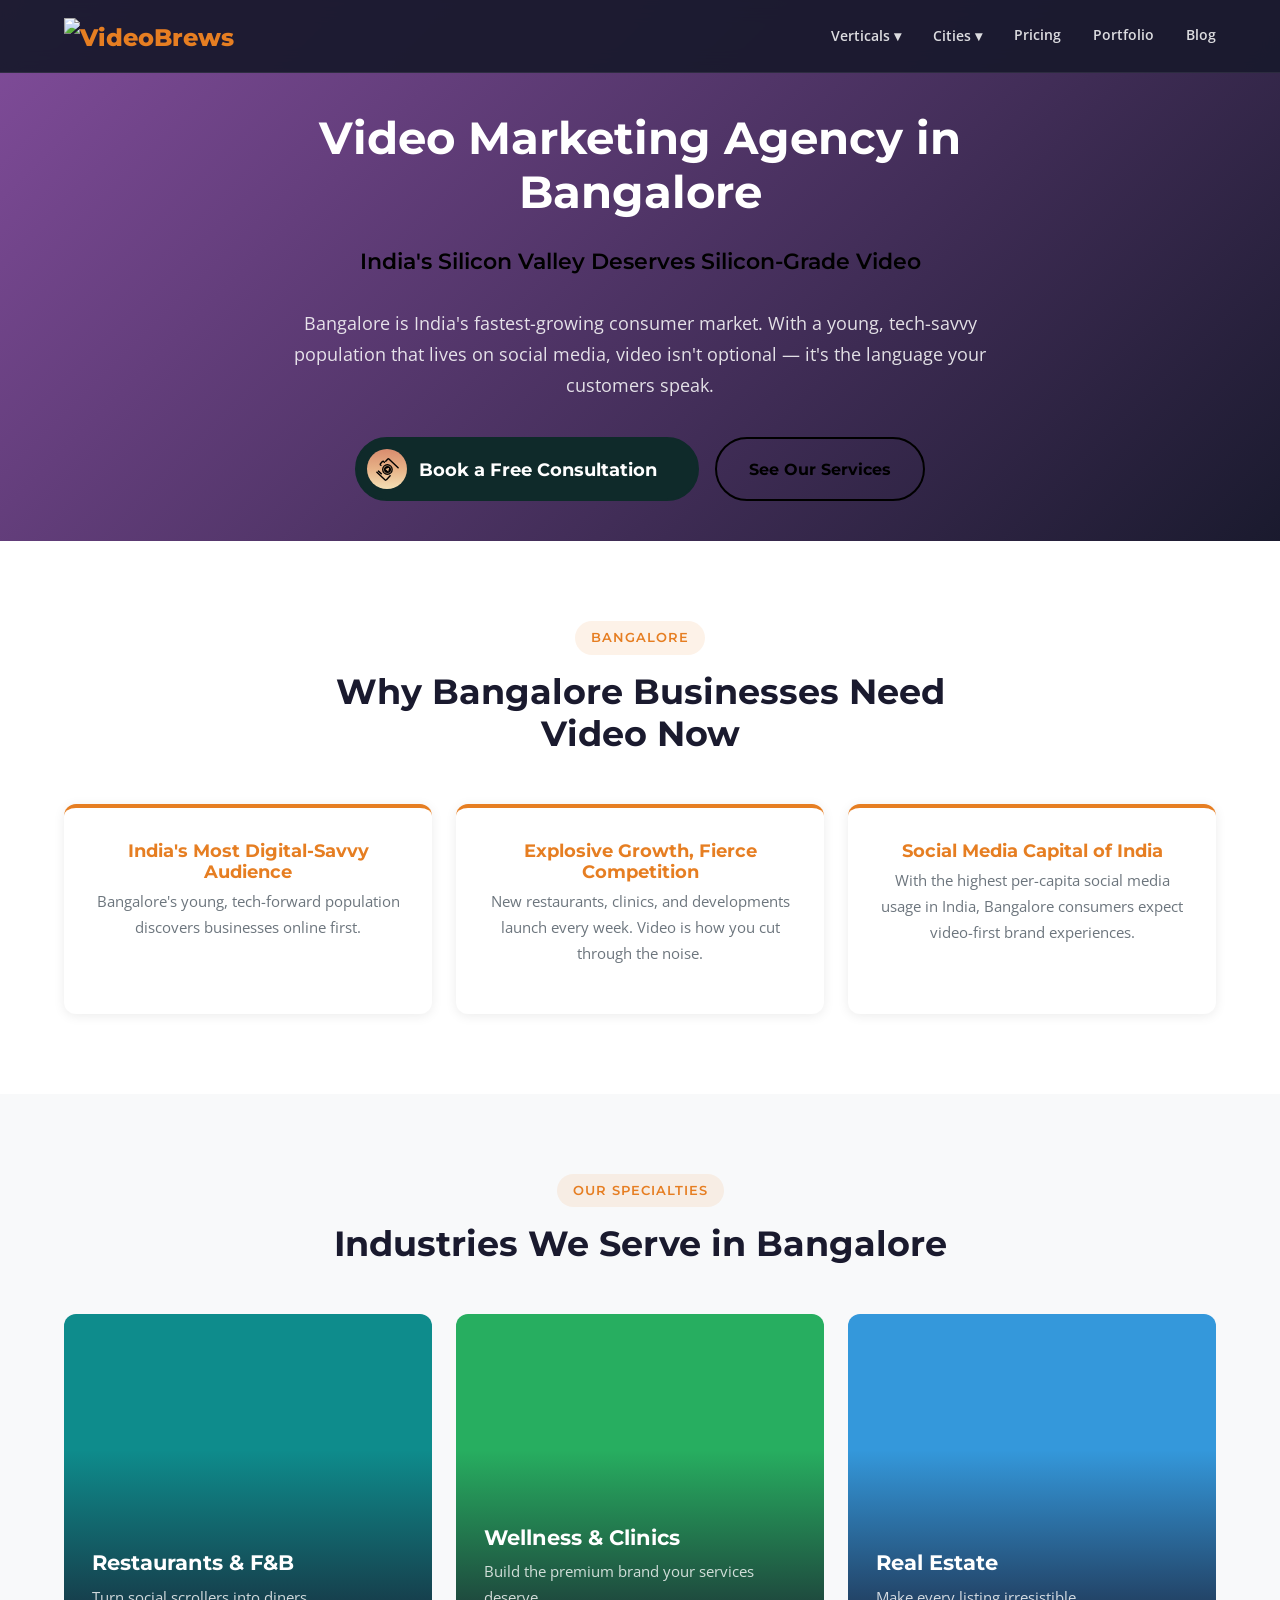
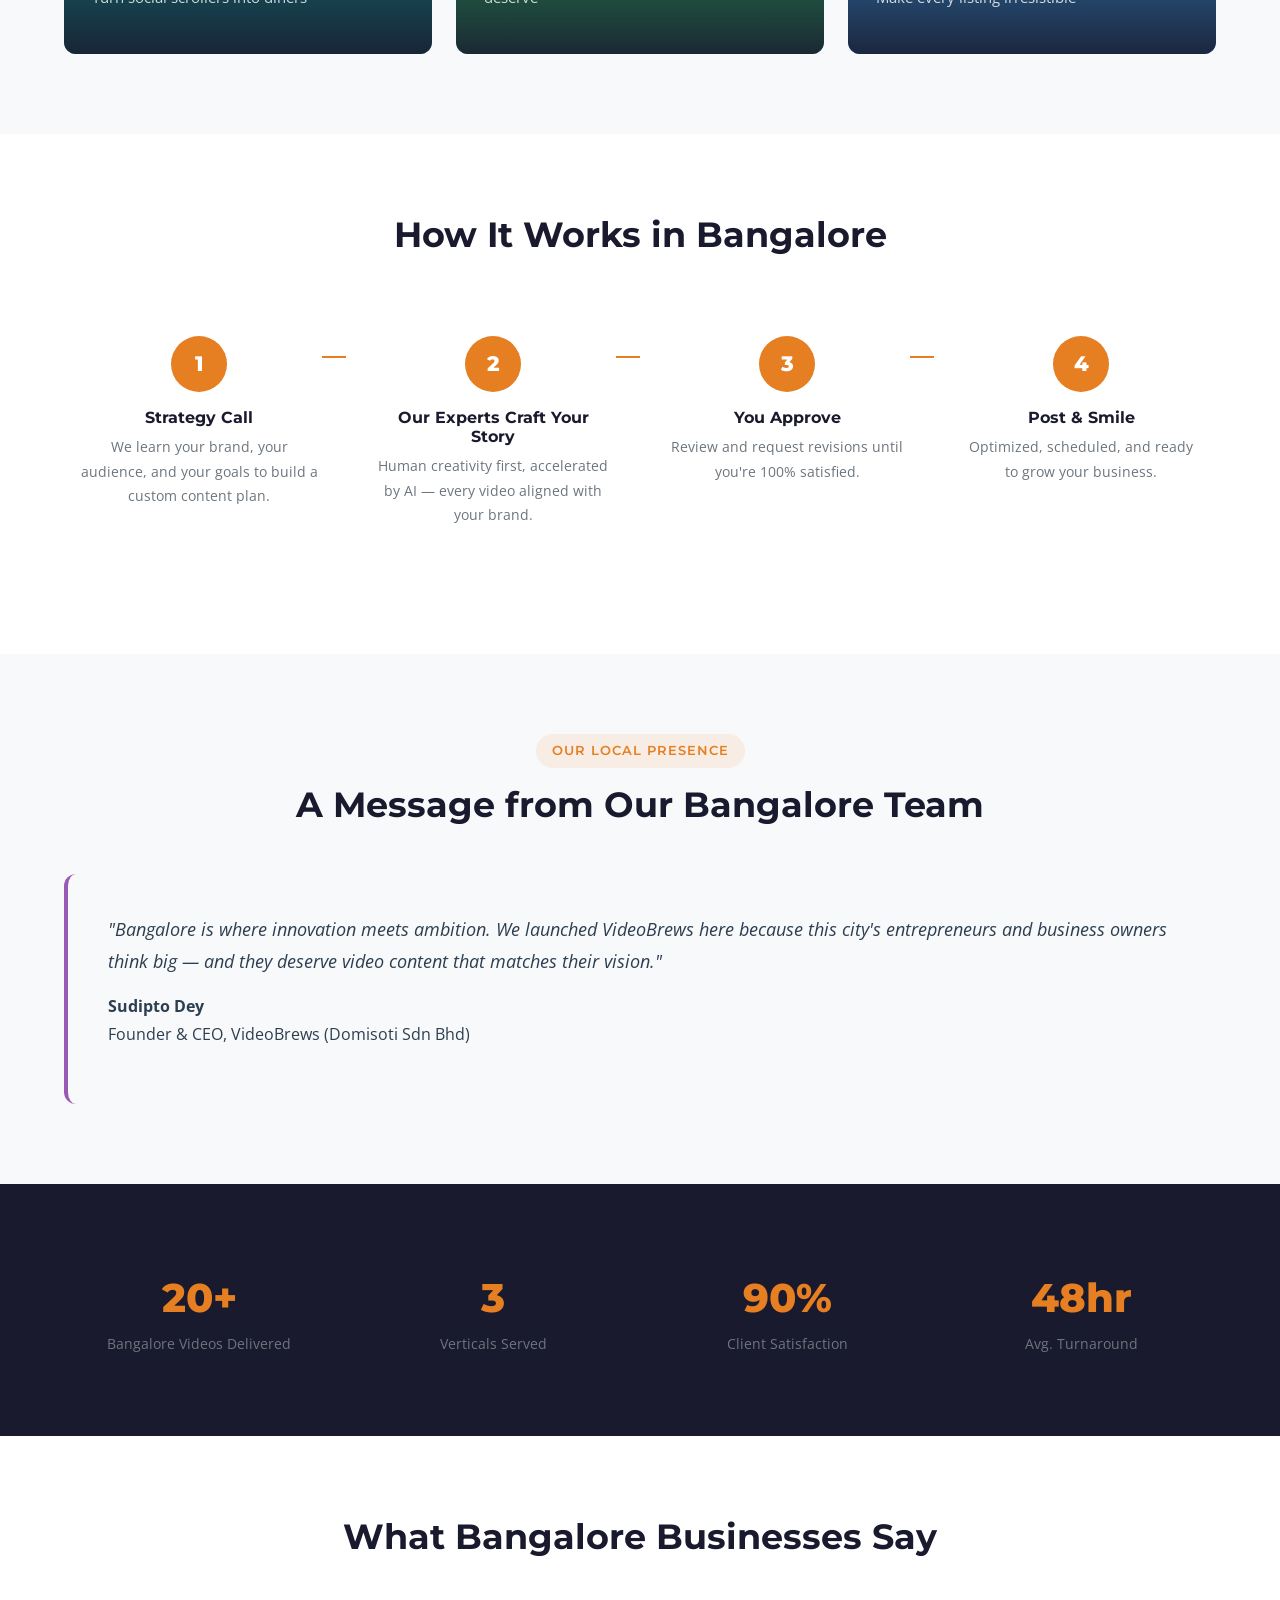
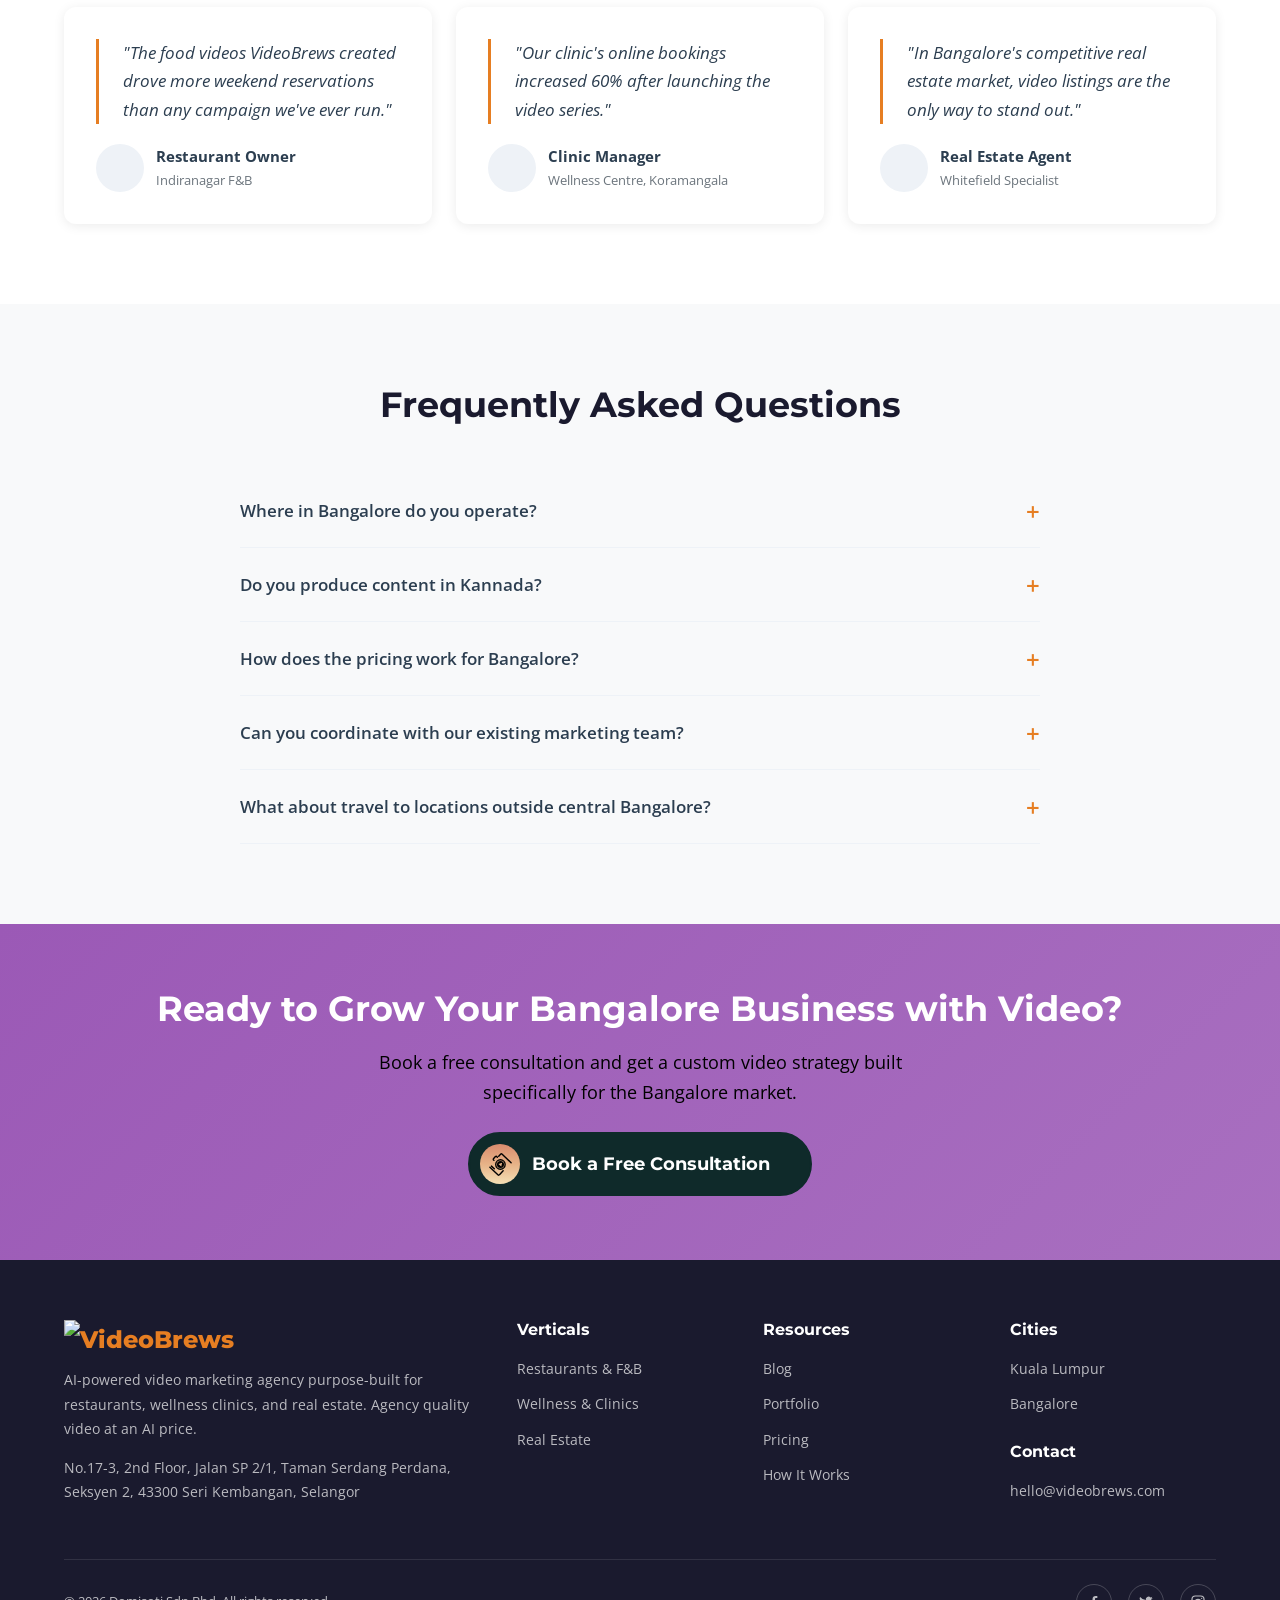
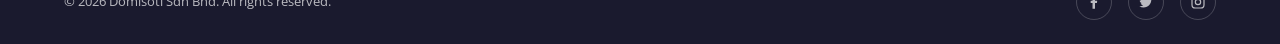
==== bangalore.html @ 91b2042c "Initial commit — VideoBrews static site, Netlify-ready - 9 HTML pages (index, restaurants, wellness," ====
<!DOCTYPE html>
<html lang="en">
<head>
  <meta charset="UTF-8">
  <meta name="viewport" content="width=device-width, initial-scale=1.0">
  <title>Video Marketing Agency in Bangalore — VideoBrews</title>
  <link rel="preconnect" href="https://fonts.googleapis.com">
  <link rel="preconnect" href="https://fonts.gstatic.com" crossorigin>
  <link href="https://fonts.googleapis.com/css2?family=Montserrat:wght@600;700;800&family=Open+Sans:wght@400;600&display=swap" rel="stylesheet">
    <link rel="stylesheet" href="assets/css/theme.css">
  <link rel="stylesheet" href="assets/css/inline-extracted.css">
  <link rel="stylesheet" href="assets/css/bangalore.css">
  <script src="assets/js/site.js" defer></script>
</head>
<body>

<header class="vb-header">
  <div class="vb-header__inner">
    <a href="index.html" class="vb-logo"><img class="vb-logo__img" src="https://static.wixstatic.com/media/76e127_e65baaead90f417abdc2c5485e6514cb~mv2.png" alt="VideoBrews"></a>
    <button class="vb-menu-toggle" aria-label="Menu"><span></span><span></span><span></span></button>
    <nav class="vb-nav">
      <div class="vb-nav__dropdown">
        <a href="#">Verticals &#9662;</a>
        <div class="vb-nav__dropdown-menu">
          <a href="restaurants.html">Restaurants &amp; F&amp;B</a>
          <a href="wellness.html">Wellness &amp; Clinics</a>
          <a href="real-estate.html">Real Estate</a>
        </div>
      </div>
      <div class="vb-nav__dropdown">
        <a href="#">Cities &#9662;</a>
        <div class="vb-nav__dropdown-menu">
          <a href="kuala-lumpur.html">Kuala Lumpur</a>
          <a href="bangalore.html">Bangalore</a>
        </div>
      </div>
      <a href="pricing.html">Pricing</a>
      <a href="portfolio.html">Portfolio</a>
      <a href="https://blog.videobrews.com">Blog</a>
      <!-- <a href="pricing.html#contact" class="vb-btn vb-btn--primary">Book a Free Consultation</a> -->
    </nav>
  </div>
</header>


<div class="vb-accent--city">

<section class="vb-hero vb-hero--compact vb-s-5dbbb69e">
  <video class="vb-hero__video" src="https://video.wixstatic.com/video/76e127_f2cd5147fdec40e3b57ad8d6c5da0934/480p/mp4/file.mp4" autoplay muted loop playsinline></video>
  <div class="vb-hero__overlay vb-s-bcecf3d0"></div>
  <div class="vb-hero__content">
    <h1>Video Marketing Agency in Bangalore</h1>
    <p class="vb-tagline">India's Silicon Valley Deserves Silicon-Grade Video</p>
    <p>Bangalore is India's fastest-growing consumer market. With a young, tech-savvy population that lives on social media, video isn't optional — it's the language your customers speak.</p>
    <div class="vb-hero__ctas">
      <a href="pricing.html#contact" class="vb-btn vb-btn--primary vb-btn--large">Book a Free Consultation</a>
      <a href="#verticals" class="vb-btn vb-btn--ghost">See Our Services</a>
    </div>
  </div>
</section>

<section class="vb-section"><div class="vb-container">
  <div class="vb-section__header"><span class="vb-label">Bangalore</span><h2>Why Bangalore Businesses Need Video Now</h2></div>
  <div class="vb-grid vb-grid--3">
    <div class="vb-pain-card"><h3>India's Most Digital-Savvy Audience</h3><p>Bangalore's young, tech-forward population discovers businesses online first.</p></div>
    <div class="vb-pain-card"><h3>Explosive Growth, Fierce Competition</h3><p>New restaurants, clinics, and developments launch every week. Video is how you cut through the noise.</p></div>
    <div class="vb-pain-card"><h3>Social Media Capital of India</h3><p>With the highest per-capita social media usage in India, Bangalore consumers expect video-first brand experiences.</p></div></div>
</div></section>

<section class="vb-section vb-section--alt" id="verticals"><div class="vb-container">
  <div class="vb-section__header"><span class="vb-label">Our Specialties</span><h2>Industries We Serve in Bangalore</h2></div>
  <div class="vb-grid vb-grid--3">
    <a href="restaurants.html" class="vb-vertical-card">
      <div class="vb-vertical-card__bg vb-s-ba1fad70"></div>
      <div class="vb-vertical-card__overlay"></div>
      <div class="vb-vertical-card__content"><h3>Restaurants & F&B</h3><p>Turn social scrollers into diners</p></div>
    </a>
    <a href="wellness.html" class="vb-vertical-card">
      <div class="vb-vertical-card__bg vb-s-5d8a190f"></div>
      <div class="vb-vertical-card__overlay"></div>
      <div class="vb-vertical-card__content"><h3>Wellness & Clinics</h3><p>Build the premium brand your services deserve</p></div>
    </a>
    <a href="real-estate.html" class="vb-vertical-card">
      <div class="vb-vertical-card__bg vb-s-1affe945"></div>
      <div class="vb-vertical-card__overlay"></div>
      <div class="vb-vertical-card__content"><h3>Real Estate</h3><p>Make every listing irresistible</p></div>
    </a></div>
</div></section>

<section class="vb-section" id="process"><div class="vb-container">
  <div class="vb-section__header"><h2>How It Works in Bangalore</h2></div>
  <div class="vb-process">
    <div class="vb-process__step"><h4>Strategy Call</h4><p>We learn your brand, your audience, and your goals to build a custom content plan.</p></div>
    <div class="vb-process__step"><h4>Our Experts Craft Your Story</h4><p>Human creativity first, accelerated by AI — every video aligned with your brand.</p></div>
    <div class="vb-process__step"><h4>You Approve</h4><p>Review and request revisions until you're 100% satisfied.</p></div>
    <div class="vb-process__step"><h4>Post &amp; Smile</h4><p>Optimized, scheduled, and ready to grow your business.</p></div>
  </div>
</div></section>

<section class="vb-section vb-section--alt"><div class="vb-container">
  <div class="vb-section__header"><span class="vb-label">Our Local Presence</span><h2>A Message from Our Bangalore Team</h2></div>
  <div class="vb-local-team vb-s-7cc84104">
    <div>
      <p class="vb-s-e72cc6e8">"Bangalore is where innovation meets ambition. We launched VideoBrews here because this city's entrepreneurs and business owners think big — and they deserve video content that matches their vision."</p>
      <p><strong>Sudipto Dey</strong><br>Founder & CEO, VideoBrews (Domisoti Sdn Bhd)</p>
    </div>
  </div>
</div></section>

<section class="vb-section vb-section--dark"><div class="vb-container">
  <div class="vb-stats">
    <div><div class="vb-stat__number" data-target="20" data-suffix="+">20+</div><div class="vb-stat__label">Bangalore Videos Delivered</div></div>
    <div><div class="vb-stat__number" data-target="3" >3</div><div class="vb-stat__label">Verticals Served</div></div>
    <div><div class="vb-stat__number" data-target="100" data-suffix="%">100%</div><div class="vb-stat__label">Client Satisfaction</div></div>
    <div><div class="vb-stat__number" data-target="48" data-suffix="hr">48hr</div><div class="vb-stat__label">Avg. Turnaround</div></div></div>
</div></section>

<section class="vb-section"><div class="vb-container">
  <div class="vb-section__header"><h2>What Bangalore Businesses Say</h2></div>
  <div class="vb-grid vb-grid--3">
    <div class="vb-testimonial">
      <div class="vb-testimonial__quote">"The food videos VideoBrews created drove more weekend reservations than any campaign we've ever run."</div>
      <div class="vb-testimonial__author"><div class="vb-testimonial__avatar"></div><div><div class="vb-testimonial__name">Restaurant Owner</div><div class="vb-testimonial__biz">Indiranagar F&B</div></div></div>
    </div>
    <div class="vb-testimonial">
      <div class="vb-testimonial__quote">"Our clinic's online bookings increased 60% after launching the video series."</div>
      <div class="vb-testimonial__author"><div class="vb-testimonial__avatar"></div><div><div class="vb-testimonial__name">Clinic Manager</div><div class="vb-testimonial__biz">Wellness Centre, Koramangala</div></div></div>
    </div>
    <div class="vb-testimonial">
      <div class="vb-testimonial__quote">"In Bangalore's competitive real estate market, video listings are the only way to stand out."</div>
      <div class="vb-testimonial__author"><div class="vb-testimonial__avatar"></div><div><div class="vb-testimonial__name">Real Estate Agent</div><div class="vb-testimonial__biz">Whitefield Specialist</div></div></div>
    </div></div>
</div></section>

<section class="vb-section vb-section--alt"><div class="vb-container">
  <div class="vb-section__header"><h2>Frequently Asked Questions</h2></div>
  <div class="vb-faq">
    <div class="vb-faq__item">
      <button class="vb-faq__question">Where in Bangalore do you operate?</button>
      <div class="vb-faq__answer"><p>We cover all of Bangalore — Indiranagar, Koramangala, HSR Layout, Whitefield, Electronic City, and more.</p></div>
    </div>
    <div class="vb-faq__item">
      <button class="vb-faq__question">Do you produce content in Kannada?</button>
      <div class="vb-faq__answer"><p>Yes. We create content in English, Kannada, Hindi, and Tamil.</p></div>
    </div>
    <div class="vb-faq__item">
      <button class="vb-faq__question">How does the pricing work for Bangalore?</button>
      <div class="vb-faq__answer"><p>Our pricing is competitive for the Indian market. Book a free consultation for custom pricing.</p></div>
    </div>
    <div class="vb-faq__item">
      <button class="vb-faq__question">Can you coordinate with our existing marketing team?</button>
      <div class="vb-faq__answer"><p>Absolutely. We integrate seamlessly with your existing marketing workflow.</p></div>
    </div>
    <div class="vb-faq__item">
      <button class="vb-faq__question">What about travel to locations outside central Bangalore?</button>
      <div class="vb-faq__answer"><p>We cover Greater Bangalore including Sarjapur, Electronic City, Yelahanka, and Devanahalli.</p></div>
    </div></div>
</div></section>

<section class="vb-cta-banner vb-s-21158ba4" id="contact">
  <div class="vb-container">
    <h2>Ready to Grow Your Bangalore Business with Video?</h2>
    <p>Book a free consultation and get a custom video strategy built specifically for the Bangalore market.</p>
    <a href="pricing.html#contact" class="vb-btn vb-btn--primary vb-btn--large">Book a Free Consultation</a>
  </div>
</section>

</div>


<footer class="vb-footer">
  <div class="vb-container">
    <div class="vb-footer__grid">
      <div class="vb-footer__about">
        <a href="index.html" class="vb-logo vb-s-ae018e45"><img class="vb-logo__img" src="https://static.wixstatic.com/media/76e127_e65baaead90f417abdc2c5485e6514cb~mv2.png" alt="VideoBrews"></a>
        <p>AI-powered video marketing agency purpose-built for restaurants, wellness clinics, and real estate. Agency quality video at an AI price.</p>
        <p class="vb-s-d8a95513">No.17-3, 2nd Floor, Jalan SP 2/1, Taman Serdang Perdana, Seksyen 2, 43300 Seri Kembangan, Selangor</p>
      </div>
      <div>
        <h4>Verticals</h4>
        <ul class="vb-footer__links">
          <li><a href="restaurants.html">Restaurants &amp; F&amp;B</a></li>
          <li><a href="wellness.html">Wellness &amp; Clinics</a></li>
          <li><a href="real-estate.html">Real Estate</a></li>
        </ul>
      </div>
      <div>
        <h4>Resources</h4>
        <ul class="vb-footer__links">
          <li><a href="https://blog.videobrews.com">Blog</a></li>
          <li><a href="portfolio.html">Portfolio</a></li>
          <li><a href="pricing.html">Pricing</a></li>
          <li><a href="index.html#process">How It Works</a></li>
        </ul>
      </div>
      <div>
        <h4>Cities</h4>
        <ul class="vb-footer__links">
          <li><a href="kuala-lumpur.html">Kuala Lumpur</a></li>
          <li><a href="bangalore.html">Bangalore</a></li>
        </ul>
        <h4 class="vb-s-3343fd64">Contact</h4>
        <ul class="vb-footer__links">
          <li><a href="mailto:hello@videobrews.com">hello@videobrews.com</a></li>
        </ul>
      </div>
    </div>
    <div class="vb-footer__bottom">
      <span>&copy; 2026 Domisoti Sdn Bhd. All rights reserved.</span>
      <div class="vb-footer__social">
        <a href="https://www.facebook.com/profile.php?id=61581959106882" target="_blank" rel="noopener" aria-label="Facebook"><svg viewBox="0 0 24 24" fill="currentColor" aria-hidden="true"><path d="M13.5 22v-8.6h2.9l.4-3.4h-3.3V7.8c0-1 .3-1.7 1.7-1.7h1.8V3.1A23 23 0 0 0 14.3 3c-2.7 0-4.5 1.6-4.5 4.6V10H7v3.4h2.8V22h3.7z"/></svg></a>
        <a href="#" aria-label="Twitter"><svg viewBox="0 0 24 24" fill="currentColor" aria-hidden="true"><path d="M22 5.9a8 8 0 0 1-2.4.7 4.2 4.2 0 0 0 1.8-2.3 8.3 8.3 0 0 1-2.6 1 4.1 4.1 0 0 0-7 3.8A11.7 11.7 0 0 1 3.2 4.6a4.1 4.1 0 0 0 1.3 5.5 4.1 4.1 0 0 1-1.9-.5v.1c0 2 1.4 3.7 3.3 4a4.2 4.2 0 0 1-1.9.1 4.1 4.1 0 0 0 3.9 2.9A8.3 8.3 0 0 1 2 18.3a11.7 11.7 0 0 0 6.3 1.9c7.6 0 11.7-6.3 11.7-11.7v-.5A8.4 8.4 0 0 0 22 5.9z"/></svg></a>
        <a href="#" aria-label="Instagram"><svg viewBox="0 0 24 24" fill="none" stroke="currentColor" stroke-width="1.8" stroke-linecap="round" stroke-linejoin="round" aria-hidden="true"><rect x="3" y="3" width="18" height="18" rx="5"/><circle cx="12" cy="12" r="4"/><circle cx="17.5" cy="6.5" r="1" fill="currentColor" stroke="none"/></svg></a>
      </div>
    </div>
  </div>
</footer>

</body>
</html>
---- assets/css/theme.css ----
/* VideoBrews — global theme stylesheet */
/* ================================================================
   VideoBrews Design System v1.1
   Typography: Montserrat (headings) + Open Sans (body)
   Colors: Navy #1A1A2E, Orange #E67E22, Blue #3498DB, Green #27AE60
   ================================================================ */

/* --- CSS Custom Properties --- */
:root {
  --vb-navy: #1A1A2E;
  --vb-dark: #16213E;
  --vb-orange: #E67E22;
  --vb-orange-light: #F5B041;
  --vb-orange-hover: #D35400;
  --vb-blue: #3498DB;
  --vb-green: #27AE60;
  --vb-red: #E74C3C;
  --vb-purple: #9B59B6;
  --vb-white: #FFFFFF;
  --vb-off-white: #F8F9FA;
  --vb-light-gray: #EEF2F7;
  --vb-mid-gray: #6C757D;
  --vb-dark-text: #2C3E50;
  --vb-font-heading: 'Montserrat', sans-serif;
  --vb-font-body: 'Open Sans', sans-serif;
  --vb-radius: 8px;
  --vb-radius-lg: 12px;
  --vb-shadow: 0 2px 12px rgba(0,0,0,0.08);
  --vb-shadow-lg: 0 8px 30px rgba(0,0,0,0.12);
  --vb-transition: all 0.3s ease;
  --vb-container: 1200px;
}

/* --- Reset & Base --- */
*, *::before, *::after { box-sizing: border-box; margin: 0; padding: 0; }
html { scroll-behavior: smooth; font-size: 16px; }
body {
  font-family: var(--vb-font-body);
  color: var(--vb-dark-text);
  line-height: 1.7;
  background: var(--vb-white);
  -webkit-font-smoothing: antialiased;
}
img { max-width: 100%; height: auto; display: block; }
a { color: var(--vb-orange); text-decoration: none; transition: var(--vb-transition); }
a:hover { color: var(--vb-orange-hover); }

/* --- Typography --- */
h1, h2, h3, h4, h5, h6 {
  font-family: var(--vb-font-heading);
  font-weight: 700;
  color: var(--vb-navy);
  line-height: 1.2;
}
h1 { font-size: clamp(2.2rem, 5vw, 3rem); margin-bottom: 0.5em; }
h2 { font-size: clamp(1.6rem, 3.5vw, 2.2rem); margin-bottom: 0.5em; }
h3 { font-size: clamp(1.2rem, 2.5vw, 1.5rem); margin-bottom: 0.4em; }
h4 { font-size: 1.15rem; margin-bottom: 0.4em; }
p { margin-bottom: 1em; }

/* --- Layout --- */
.vb-container { max-width: var(--vb-container); margin: 0 auto; padding: 0 24px; }
.vb-section { padding: 80px 0; }
.vb-section--alt { background: var(--vb-off-white); }
.vb-section--dark { background: var(--vb-navy); color: var(--vb-white); }
.vb-section--dark h2, .vb-section--dark h3 { color: var(--vb-white); }
.vb-grid { display: grid; gap: 24px; }
.vb-grid--2 { grid-template-columns: repeat(2, 1fr); }
.vb-grid--3 { grid-template-columns: repeat(3, 1fr); }
.vb-grid--4 { grid-template-columns: repeat(4, 1fr); }
.vb-flex { display: flex; align-items: center; gap: 16px; }
.vb-text-center { text-align: center; }

/* --- Buttons --- */
.vb-btn {
  display: inline-flex; align-items: center; gap: 8px;
  padding: 14px 32px; border-radius: var(--vb-radius);
  font-family: var(--vb-font-heading); font-weight: 700; font-size: 1rem;
  cursor: pointer; border: 2px solid transparent;
  transition: var(--vb-transition); text-transform: none;
}
.vb-btn--primary {
  background: #0F2A2A; color: var(--vb-white); border-color: #0F2A2A;
  border-radius: 999px; padding: 8px 30px 8px 8px; gap: 12px;
}
.vb-btn--primary::before {
  content: ""; flex-shrink: 0;
  width: 32px; height: 32px; border-radius: 50%;
  background-image: url("../img/videobrews-icon-white.svg"),
                    linear-gradient(180deg, #D98C6E 0%, #E7B287 50%, #F4E0B5 100%);
  background-repeat: no-repeat;
  background-position: center;
  background-size: 18px, cover;
}
.vb-btn--primary:hover {
  background: #16403D; border-color: #16403D; color: var(--vb-white);
  transform: translateY(-2px); box-shadow: var(--vb-shadow-lg);
}
.vb-btn--primary:hover::before { animation: vb-logo-shake 0.45s ease-in-out 3; }
@keyframes vb-logo-shake {
  0%, 100% { transform: rotate(0); }
  20% { transform: rotate(-15deg); }
  40% { transform: rotate(13deg); }
  60% { transform: rotate(-9deg); }
  80% { transform: rotate(5deg); }
}
.vb-btn--primary.vb-btn--large { padding: 10px 40px 10px 10px; }
.vb-btn--primary.vb-btn--large::before { width: 40px; height: 40px; background-size: 23px, cover; }
.vb-nav .vb-btn.vb-btn--primary { padding: 6px 20px 6px 6px; }
.vb-nav .vb-btn.vb-btn--primary::before { width: 26px; height: 26px; background-size: 15px, cover; }
.vb-btn--ghost {
  background: transparent; color: var(--vb-white); border-color: var(--vb-white);
  border-radius: 999px;
}
.vb-btn--ghost:hover {
  background: var(--vb-white); color: var(--vb-navy);
}
.vb-btn--ghost.vb-btn--large { padding-top: 17px; padding-bottom: 17px; }
.vb-btn--outline {
  background: transparent; color: var(--vb-orange); border-color: var(--vb-orange);
  border-radius: 999px;
}
.vb-btn--outline:hover {
  background: var(--vb-orange); color: var(--vb-white);
}
.vb-btn--large { padding: 18px 40px; font-size: 1.1rem; }
/* CTA button — VideoBrews icon badge */
.vb-btn--vb-icon { padding-left: 12px; }
.vb-btn__vb-icon {
  width: 38px; height: 38px; flex-shrink: 0;
  border-radius: 50%;
  background: linear-gradient(180deg, #D98C6E 0%, #E7B287 50%, #F4E0B5 100%);
  padding: 6px; box-sizing: border-box; object-fit: contain;
}

/* --- Header / Navigation --- */
.vb-header {
  position: fixed; top: 0; left: 0; right: 0; z-index: 1000;
  background: rgba(26,26,46,0.95); backdrop-filter: blur(10px);
  border-bottom: 1px solid rgba(255,255,255,0.08);
  transition: var(--vb-transition);
}
.vb-header__inner {
  max-width: var(--vb-container); margin: 0 auto; padding: 0 24px;
  display: flex; align-items: center; justify-content: space-between;
  height: 72px;
}
.vb-logo { font-family: var(--vb-font-heading); font-weight: 800; font-size: 1.5rem; color: var(--vb-orange); }
.vb-logo span { color: var(--vb-white); }
.vb-nav { display: flex; align-items: center; gap: 32px; }
.vb-nav a {
  color: rgba(255,255,255,0.85); font-family: var(--vb-font-body);
  font-size: 0.9rem; font-weight: 600; padding: 6px 0;
  border-bottom: 2px solid transparent;
}
.vb-nav a:hover, .vb-nav a.active { color: var(--vb-white); border-bottom-color: var(--vb-orange); }
.vb-nav .vb-btn { padding: 10px 24px; font-size: 0.85rem; }
.vb-nav__dropdown { position: relative; }
.vb-nav__dropdown-menu {
  display: none; position: absolute; top: 100%; left: 0;
  background: var(--vb-white); border-radius: var(--vb-radius);
  box-shadow: var(--vb-shadow-lg); padding: 8px 0; min-width: 200px;
}
.vb-nav__dropdown:hover .vb-nav__dropdown-menu { display: block; }
.vb-nav__dropdown-menu a {
  display: block; padding: 10px 20px; color: var(--vb-dark-text);
  font-size: 0.85rem; border-bottom: none;
}
.vb-nav__dropdown-menu a:hover { background: var(--vb-off-white); color: var(--vb-orange); }

/* Mobile menu toggle */
.vb-menu-toggle {
  display: none; background: none; border: none; cursor: pointer;
  width: 32px; height: 24px; position: relative;
}
.vb-menu-toggle span {
  display: block; width: 100%; height: 2px; background: var(--vb-white);
  position: absolute; left: 0; transition: var(--vb-transition);
}
.vb-menu-toggle span:nth-child(1) { top: 0; }
.vb-menu-toggle span:nth-child(2) { top: 11px; }
.vb-menu-toggle span:nth-child(3) { bottom: 0; }

/* --- Hero Section --- */
.vb-hero {
  position: relative; min-height: 90vh;
  display: flex; align-items: center; justify-content: center;
  background: var(--vb-navy); overflow: hidden;
  padding-top: 72px;
}
.vb-hero__video {
  position: absolute; inset: 0; width: 100%; height: 100%;
  object-fit: cover; opacity: 0.3;
}
.vb-hero__overlay {
  position: absolute; inset: 0;
  background: linear-gradient(180deg, rgba(217,140,110,0.6) 0%, rgba(231,178,135,0.48) 50%, rgba(244,224,181,0.42) 100%);
}
.vb-hero__content {
  position: relative; z-index: 2; text-align: center;
  max-width: 800px; padding: 40px 24px;
}
.vb-hero__content h1 { color: var(--vb-white); font-size: clamp(2.5rem, 6vw, 3.5rem); }
.vb-hero__content .vb-tagline {
  color: #000000; font-family: var(--vb-font-heading);
  font-size: clamp(1.1rem, 2.5vw, 1.4rem); font-weight: 600;
  margin-bottom: 1.2em;
}
.vb-hero__content p { color: rgba(255,255,255,0.85); font-size: 1.15rem; margin-bottom: 2em; }
.vb-hero__ctas { display: flex; gap: 16px; justify-content: center; flex-wrap: wrap; }
/* Hero — split 2-col layout (header / cols / buttons) */
.vb-hero__content--split { max-width: 1100px; }
.vb-hero__cols {
  display: grid; grid-template-columns: 1fr 1fr;
  gap: 36px; align-items: start; text-align: left;
  margin: 24px 0 32px;
}
.vb-hero__cols .vb-tagline { margin-bottom: 14px; }
.vb-hero__cols p { margin: 0 0 12px; color: #000000; }
.vb-hero .vb-btn--ghost { color: #000000; border-color: #000000; }
.vb-hero__intro-wrap {
  position: relative; display: block;
  border-radius: 12px; overflow: hidden;
  background: #000;
  box-shadow: 0 12px 40px rgba(0,0,0,0.4);
}
.vb-hero__intro {
  width: 100%; aspect-ratio: 16/9; display: block;
}
.vb-hero__intro-play {
  position: absolute; inset: 0;
  display: flex; align-items: center; justify-content: center;
  background: transparent; border: 0; padding: 0;
  cursor: pointer; transition: opacity 0.25s ease;
}
.vb-hero__intro-play::before {
  content: ""; width: 88px; height: 88px; border-radius: 50%;
  background: rgba(0,0,0,0.55);
  border: 3px solid rgba(255,255,255,0.95);
  box-shadow: 0 6px 20px rgba(0,0,0,0.35);
  transition: transform 0.25s ease, background 0.25s ease;
}
.vb-hero__intro-play::after {
  content: ""; position: absolute;
  border-style: solid;
  border-width: 14px 0 14px 22px;
  border-color: transparent transparent transparent rgba(255,255,255,0.97);
  margin-left: 6px;
}
.vb-hero__intro-play:hover::before { transform: scale(1.08); background: rgba(0,0,0,0.7); }
.vb-hero__intro-wrap.is-playing .vb-hero__intro-play { opacity: 0; pointer-events: none; }
@media (max-width: 760px) {
  .vb-hero__cols { grid-template-columns: 1fr; gap: 20px; }
}

/* Compact hero for inner pages */
.vb-hero--compact { min-height: 50vh; }
.vb-hero--compact .vb-hero__content h1 { font-size: clamp(2rem, 4vw, 2.8rem); }

/* --- Section Headers --- */
.vb-section__header {
  text-align: center; max-width: 700px; margin: 0 auto 48px;
}
.vb-section__header .vb-label {
  display: inline-block; background: rgba(230,126,34,0.1);
  color: var(--vb-orange); padding: 6px 16px; border-radius: 20px;
  font-family: var(--vb-font-heading); font-weight: 600; font-size: 0.8rem;
  text-transform: uppercase; letter-spacing: 1px; margin-bottom: 16px;
}
.vb-section__header p { color: var(--vb-mid-gray); font-size: 1.1rem; }

/* --- Pain Point Cards --- */
.vb-pain-card {
  background: var(--vb-white); border-radius: var(--vb-radius-lg);
  padding: 32px; text-align: center; box-shadow: var(--vb-shadow);
  border-top: 4px solid var(--vb-orange);
  transition: var(--vb-transition);
}
.vb-pain-card:hover { transform: translateY(-4px); box-shadow: var(--vb-shadow-lg); }
.vb-pain-card__icon {
  width: 64px; height: 64px; border-radius: 50%;
  background: rgba(230,126,34,0.1); margin: 0 auto 16px;
  display: flex; align-items: center; justify-content: center;
  font-size: 1.8rem;
}
.vb-pain-card h3 { color: var(--vb-orange); font-size: 1.1rem; }
.vb-pain-card p { color: var(--vb-mid-gray); font-size: 0.95rem; }

/* --- Process Steps --- */
.vb-process { display: grid; grid-template-columns: repeat(4, 1fr); gap: 24px; counter-reset: step; }
.vb-process__step {
  position: relative; text-align: center; padding: 32px 16px;
  counter-increment: step;
}
.vb-process__step::before {
  content: counter(step); display: flex; align-items: center; justify-content: center;
  width: 56px; height: 56px; border-radius: 50%;
  background: var(--vb-orange); color: var(--vb-white);
  font-family: var(--vb-font-heading); font-weight: 800; font-size: 1.3rem;
  margin: 0 auto 16px;
}
.vb-process__step h4 { font-size: 1rem; margin-bottom: 8px; }
.vb-process__step p { font-size: 0.9rem; color: var(--vb-mid-gray); }
/* Arrow connector */
.vb-process__step:not(:last-child)::after {
  content: ''; position: absolute; top: 52px; right: -12px;
  width: 24px; height: 2px; background: var(--vb-orange);
}

/* --- Service Cards --- */
.vb-service-card {
  background: var(--vb-white); border-radius: var(--vb-radius-lg);
  padding: 28px; box-shadow: var(--vb-shadow); transition: var(--vb-transition);
  border-left: 4px solid transparent;
}
.vb-service-card:hover {
  transform: translateY(-4px); box-shadow: var(--vb-shadow-lg);
  border-left-color: var(--vb-orange);
}
.vb-service-card__icon { font-size: 2rem; margin-bottom: 12px; }
.vb-service-card h4 { font-size: 1.05rem; margin-bottom: 8px; }
.vb-service-card p { font-size: 0.9rem; color: var(--vb-mid-gray); }

/* --- Vertical Showcase Cards --- */
.vb-vertical-card {
  position: relative; border-radius: var(--vb-radius-lg); overflow: hidden;
  min-height: 340px; display: flex; align-items: flex-end;
  transition: var(--vb-transition); cursor: pointer;
}
.vb-vertical-card__bg {
  position: absolute; inset: 0; background-size: cover; background-position: center;
  transition: var(--vb-transition);
}
.vb-vertical-card:hover .vb-vertical-card__bg { transform: scale(1.05); }
.vb-vertical-card__overlay {
  position: absolute; inset: 0;
  background: linear-gradient(to top, rgba(26,26,46,0.9) 0%, transparent 60%);
}
.vb-vertical-card__content {
  position: relative; z-index: 2; padding: 28px;
}
.vb-vertical-card__content h3 { color: var(--vb-white); font-size: 1.3rem; }
.vb-vertical-card__content p { color: rgba(255,255,255,0.8); font-size: 0.95rem; }

/* --- Pricing Cards --- */
.vb-pricing { display: grid; grid-template-columns: repeat(3, 1fr); gap: 24px; align-items: stretch; }
.vb-pricing-card {
  background: var(--vb-white); border-radius: var(--vb-radius-lg);
  padding: 40px 32px; text-align: center; box-shadow: var(--vb-shadow);
  border: 2px solid var(--vb-light-gray); transition: var(--vb-transition);
  display: flex; flex-direction: column;
}
.vb-pricing-card--featured {
  border-color: var(--vb-orange); transform: scale(1.03);
  box-shadow: var(--vb-shadow-lg);
}
.vb-pricing-card__badge {
  display: inline-block; background: var(--vb-orange); color: var(--vb-white);
  padding: 4px 16px; border-radius: 20px; font-size: 0.75rem; font-weight: 700;
  text-transform: uppercase; letter-spacing: 1px; margin-bottom: 16px;
}
.vb-pricing-card h3 { font-size: 1.3rem; margin-bottom: 8px; }
.vb-pricing-card__price {
  font-family: var(--vb-font-heading); font-size: 2.5rem; font-weight: 800;
  color: var(--vb-navy); margin: 16px 0;
}
.vb-pricing-card__price span { font-size: 1rem; font-weight: 400; color: var(--vb-mid-gray); }
.vb-pricing-card__features {
  list-style: none; text-align: left; margin: 24px 0; flex-grow: 1;
}
.vb-pricing-card__features li {
  padding: 8px 0; border-bottom: 1px solid var(--vb-light-gray);
  font-size: 0.9rem; padding-left: 28px; position: relative;
}
.vb-pricing-card__features li::before {
  content: '\2713'; position: absolute; left: 0; color: var(--vb-green); font-weight: 700;
}

/* --- Testimonials / Social Proof --- */
.vb-testimonial {
  background: var(--vb-white); border-radius: var(--vb-radius-lg);
  padding: 32px; box-shadow: var(--vb-shadow);
}
.vb-testimonial__quote {
  font-size: 1.05rem; font-style: italic; color: var(--vb-dark-text);
  margin-bottom: 20px; position: relative; padding-left: 24px;
  border-left: 3px solid var(--vb-orange);
}
.vb-testimonial__author { display: flex; align-items: center; gap: 12px; }
.vb-testimonial__avatar {
  width: 48px; height: 48px; border-radius: 50%;
  background: var(--vb-light-gray);
}
.vb-testimonial__name { font-weight: 700; font-size: 0.95rem; }
.vb-testimonial__biz { font-size: 0.8rem; color: var(--vb-mid-gray); }

/* --- Stats Counter --- */
.vb-stats { display: grid; grid-template-columns: repeat(4, 1fr); gap: 24px; text-align: center; }
.vb-stat__number {
  font-family: var(--vb-font-heading); font-size: 2.5rem; font-weight: 800;
  color: var(--vb-orange);
}
.vb-stat__label { font-size: 0.9rem; color: var(--vb-mid-gray); }

/* --- FAQ Accordion --- */
.vb-faq { max-width: 800px; margin: 0 auto; }
.vb-faq__item { border-bottom: 1px solid var(--vb-light-gray); }
.vb-faq__question {
  display: flex; align-items: center; justify-content: space-between;
  padding: 20px 0; cursor: pointer; font-weight: 600; font-size: 1.05rem;
  background: none; border: none; width: 100%; text-align: left;
  font-family: var(--vb-font-body); color: var(--vb-dark-text);
}
.vb-faq__question::after { content: '+'; font-size: 1.5rem; color: var(--vb-orange); transition: var(--vb-transition); }
.vb-faq__item.active .vb-faq__question::after { content: '\2212'; }
.vb-faq__answer {
  max-height: 0; overflow: hidden; transition: max-height 0.3s ease;
  color: var(--vb-mid-gray); line-height: 1.7;
}
.vb-faq__item.active .vb-faq__answer { max-height: 300px; padding-bottom: 20px; }

/* --- Local Team Message (City Pages) --- */
.vb-local-team {
  display: flex; gap: 32px; align-items: center;
  background: var(--vb-off-white); border-radius: var(--vb-radius-lg);
  padding: 40px; border-left: 4px solid var(--vb-purple);
}
.vb-local-team__photo {
  width: 120px; height: 120px; border-radius: 50%; flex-shrink: 0;
  background: var(--vb-light-gray); overflow: hidden;
}
.vb-local-team__quote { font-style: italic; font-size: 1.05rem; color: var(--vb-dark-text); }
.vb-local-team__sig { margin-top: 12px; font-weight: 700; color: var(--vb-navy); }

/* --- Portfolio Grid --- */
.vb-portfolio-grid { display: grid; grid-template-columns: repeat(3, 1fr); gap: 24px; }
.vb-portfolio-item {
  position: relative; border-radius: var(--vb-radius-lg); overflow: hidden;
  aspect-ratio: 16/9; cursor: pointer;
}
.vb-portfolio-item__thumb {
  width: 100%; height: 100%; object-fit: cover;
  transition: var(--vb-transition);
}
.vb-portfolio-item:hover .vb-portfolio-item__thumb { transform: scale(1.05); }
.vb-portfolio-item__overlay {
  position: absolute; inset: 0; display: flex; align-items: center; justify-content: center;
  background: rgba(26,26,46,0.6); opacity: 0; transition: var(--vb-transition);
}
.vb-portfolio-item:hover .vb-portfolio-item__overlay { opacity: 1; }
.vb-portfolio-item__play {
  width: 56px; height: 56px; border-radius: 50%;
  background: var(--vb-orange); display: flex; align-items: center; justify-content: center;
}

/* Filter Tabs */
.vb-filters { display: flex; gap: 12px; justify-content: center; margin-bottom: 32px; flex-wrap: wrap; }
.vb-filters button {
  padding: 8px 20px; border-radius: 20px; border: 2px solid var(--vb-light-gray);
  background: var(--vb-white); font-family: var(--vb-font-body); font-weight: 600;
  font-size: 0.9rem; cursor: pointer; transition: var(--vb-transition);
}
.vb-filters button.active, .vb-filters button:hover {
  background: var(--vb-orange); color: var(--vb-white); border-color: var(--vb-orange);
}

/* --- Blog Cards --- */
.vb-blog-card {
  background: var(--vb-white); border-radius: var(--vb-radius-lg);
  overflow: hidden; box-shadow: var(--vb-shadow); transition: var(--vb-transition);
}
.vb-blog-card:hover { transform: translateY(-4px); box-shadow: var(--vb-shadow-lg); }
.vb-blog-card__image { aspect-ratio: 16/10; background: var(--vb-light-gray); overflow: hidden; }
.vb-blog-card__image img { width: 100%; height: 100%; object-fit: cover; }
.vb-blog-card__body { padding: 24px; }
.vb-blog-card__meta { font-size: 0.8rem; color: var(--vb-mid-gray); margin-bottom: 8px; }
.vb-blog-card__tag {
  display: inline-block; background: rgba(230,126,34,0.1);
  color: var(--vb-orange); padding: 2px 10px; border-radius: 10px;
  font-size: 0.75rem; font-weight: 600;
}
.vb-blog-card h3 { font-size: 1.1rem; }
.vb-blog-card h3 a { color: var(--vb-navy); }
.vb-blog-card h3 a:hover { color: var(--vb-orange); }

/* --- CTA Banner --- */
.vb-cta-banner {
  background: linear-gradient(180deg, #D98C6E 0%, #E7B287 50%, #F4E0B5 100%);
  padding: 64px 0; text-align: center; color: var(--vb-white);
}
.vb-cta-banner h2 { color: var(--vb-white); }
.vb-cta-banner p { color: #000000; font-size: 1.1rem; max-width: 600px; margin: 0 auto 24px; }
.vb-cta-banner .vb-btn--ghost { border-color: var(--vb-white); color: var(--vb-white); }
.vb-cta-banner .vb-btn--ghost:hover { background: var(--vb-white); color: var(--vb-orange); }

/* --- WhatsApp Widget --- */
.vb-whatsapp {
  position: fixed; bottom: 24px; right: 24px; z-index: 999;
  width: 56px; height: 56px; border-radius: 50%;
  background: #25D366; color: var(--vb-white);
  display: flex; align-items: center; justify-content: center;
  font-size: 1.6rem; box-shadow: var(--vb-shadow-lg);
  transition: var(--vb-transition);
}
.vb-whatsapp:hover { transform: scale(1.1); color: var(--vb-white); }

/* --- Footer --- */
.vb-footer {
  background: var(--vb-navy); color: rgba(255,255,255,0.7); padding: 60px 0 24px;
}
.vb-footer__grid {
  display: grid; grid-template-columns: 2fr 1fr 1fr 1fr; gap: 40px;
  padding-bottom: 40px; border-bottom: 1px solid rgba(255,255,255,0.1);
}
.vb-footer h4 { color: var(--vb-white); font-size: 1rem; margin-bottom: 16px; }
.vb-footer__about p { font-size: 0.9rem; line-height: 1.7; }
.vb-footer__links { list-style: none; }
.vb-footer__links li { margin-bottom: 8px; }
.vb-footer__links a { color: rgba(255,255,255,0.7); font-size: 0.9rem; }
.vb-footer__links a:hover { color: var(--vb-orange); }
.vb-footer__bottom {
  display: flex; justify-content: space-between; align-items: center;
  padding-top: 24px; font-size: 0.8rem;
}
.vb-footer__social { display: flex; gap: 16px; }
.vb-footer__social a {
  width: 36px; height: 36px; border-radius: 50%;
  border: 1px solid rgba(255,255,255,0.2);
  display: flex; align-items: center; justify-content: center;
  color: rgba(255,255,255,0.7); font-size: 0.9rem;
}
.vb-footer__social a:hover { background: var(--vb-orange); border-color: var(--vb-orange); color: var(--vb-white); }
.vb-footer__social svg { width: 16px; height: 16px; display: block; }

/* --- Area Tags (City Pages) --- */
.vb-area-tags { display: flex; flex-wrap: wrap; gap: 10px; }
.vb-area-tag {
  padding: 8px 20px; border-radius: 20px;
  background: var(--vb-white); border: 1px solid var(--vb-light-gray);
  font-size: 0.9rem; font-weight: 600; color: var(--vb-dark-text);
  transition: var(--vb-transition);
}
.vb-area-tag:hover { border-color: var(--vb-purple); color: var(--vb-purple); }

/* --- Contact Form --- */
.vb-form { max-width: 560px; margin: 0 auto; }
.vb-form__group { margin-bottom: 20px; }
.vb-form__group label {
  display: block; font-weight: 600; font-size: 0.9rem; margin-bottom: 6px;
}
.vb-form__group input, .vb-form__group textarea, .vb-form__group select {
  width: 100%; padding: 12px 16px; border: 2px solid var(--vb-light-gray);
  border-radius: var(--vb-radius); font-family: var(--vb-font-body);
  font-size: 1rem; transition: var(--vb-transition);
}
.vb-form__group input:focus, .vb-form__group textarea:focus {
  border-color: var(--vb-orange); outline: none;
  box-shadow: 0 0 0 3px rgba(230,126,34,0.15);
}

/* --- Color-coded Vertical Accents --- */
.vb-accent--restaurant { --vb-accent: var(--vb-orange); }
.vb-accent--wellness { --vb-accent: var(--vb-green); }
.vb-accent--realestate { --vb-accent: var(--vb-blue); }
.vb-accent--city { --vb-accent: var(--vb-purple); }

.vb-accent--restaurant .vb-pain-card { border-top-color: var(--vb-orange); }
.vb-accent--wellness .vb-pain-card { border-top-color: var(--vb-green); }
.vb-accent--realestate .vb-pain-card { border-top-color: var(--vb-blue); }

.vb-accent--wellness .vb-btn--primary { background: #0F2A2A; border-color: #0F2A2A; }
.vb-accent--wellness .vb-btn--primary:hover { background: #16403D; border-color: #16403D; }
.vb-accent--realestate .vb-btn--primary { background: #0F2A2A; border-color: #0F2A2A; }
.vb-accent--realestate .vb-btn--primary:hover { background: #16403D; border-color: #16403D; }
.vb-accent--city .vb-btn--primary { background: #0F2A2A; border-color: #0F2A2A; }
.vb-accent--city .vb-btn--primary:hover { background: #16403D; border-color: #16403D; }

/* --- Responsive --- */
@media (max-width: 1024px) {
  .vb-grid--3 { grid-template-columns: repeat(2, 1fr); }
  .vb-grid--4 { grid-template-columns: repeat(2, 1fr); }
  .vb-pricing { grid-template-columns: repeat(2, 1fr); }
  .vb-pricing-card--featured { transform: none; }
  .vb-process { grid-template-columns: repeat(2, 1fr); }
  .vb-process__step:not(:last-child)::after { display: none; }
  .vb-footer__grid { grid-template-columns: repeat(2, 1fr); }
  .vb-portfolio-grid { grid-template-columns: repeat(2, 1fr); }
}

@media (max-width: 768px) {
  .vb-nav { display: none; }
  .vb-menu-toggle { display: block; }
  .vb-nav.active {
    display: flex; flex-direction: column;
    position: absolute; top: 72px; left: 0; right: 0;
    background: var(--vb-navy); padding: 24px;
    border-top: 1px solid rgba(255,255,255,0.1);
  }
  .vb-hero { min-height: 80vh; }
  .vb-hero--compact { min-height: 40vh; }
  .vb-section { padding: 48px 0; }
  .vb-grid--2, .vb-grid--3 { grid-template-columns: 1fr; }
  .vb-pricing { grid-template-columns: 1fr; }
  .vb-process { grid-template-columns: 1fr; }
  .vb-stats { grid-template-columns: repeat(2, 1fr); }
  .vb-footer__grid { grid-template-columns: 1fr; }
  .vb-local-team { flex-direction: column; text-align: center; }
  .vb-portfolio-grid { grid-template-columns: 1fr; }
  .vb-footer__bottom { flex-direction: column; gap: 12px; }
  .vb-hero__ctas { flex-direction: column; align-items: center; }
}
---- assets/css/inline-extracted.css ----
/* VideoBrews — inline styles extracted to classes (generated, do not edit by hand) */
.vb-s-0d75823b { color:#fff; }
.vb-s-13a17c36 { border:0;max-width:640px;display:block;margin:32px auto 0;background:#fff;border-radius:12px; }
.vb-s-1affe945 { background-color:#3498DB; }
.vb-s-21158ba4 { background:linear-gradient(135deg, #9B59B6 0%, #9B59B6dd 100%); }
.vb-s-27125623 { width:100%;height:100%;background:var(--vb-light-gray);display:flex;align-items:center;justify-content:center;color:var(--vb-mid-gray);font-size:0.9rem; }
.vb-s-29144f9f { list-style:none;padding:0; }
.vb-s-2976360a { width:100%;justify-content:center; }
.vb-s-29df1a2d { border-left-color:#3498DB; }
.vb-s-2f7afa57 { padding:8px 0; }
.vb-s-3343fd64 { margin-top:24px; }
.vb-s-3a4d3f80 { display:grid;grid-template-columns:1fr 300px;gap:48px; }
.vb-s-40cbcda6 { background:radial-gradient(ellipse 80% 85% at 8% 90%,#84C89C 0%,rgba(132,200,156,0) 72%),radial-gradient(ellipse 75% 80% at 96% 96%,#C0B5E3 0%,rgba(192,181,227,0) 72%),linear-gradient(125deg,#F4E8B2 0%,#F2AD80 52%,#EB8B83 100%); }
.vb-s-4555f858 { border-left-color:#27AE60; }
.vb-s-4da8235c { border-left-color:#0E8C8C; }
.vb-s-5cc6a604 { background:var(--vb-orange);color:#fff;padding:24px;border-radius:12px; }
.vb-s-5d8a190f { background-color:#27AE60; }
.vb-s-5dbbb69e { --hero-accent:#9B59B6; }
.vb-s-5eb9af5f { text-align:center;color:#fff;padding:24px; }
.vb-s-5fedaa41 { width:100%;justify-content:center;margin-top:12px; }
.vb-s-64e1ffff { background:linear-gradient(180deg, #D7AAAF 0%, #C1A7B2 50%, #ACA5B4 100%); }
.vb-s-683c0d8e { --hero-accent:#0E8C8C; }
.vb-s-6a14b465 { background:linear-gradient(180deg,#D18F73 0%,#DFB68D 52%,#EFE1BD 100%); }
.vb-s-6b201ea9 { background:linear-gradient(135deg, var(--vb-orange)cc 0%, var(--vb-navy) 100%); }
.vb-s-6bef7a45 { --hero-accent:#27AE60; }
.vb-s-7cc84104 { border-left-color:#9B59B6; }
.vb-s-8762b68b { --hero-accent:#3498DB; }
.vb-s-8d74c20d { margin-top:32px; }
.vb-s-9663d5b2 { background:linear-gradient(135deg, var(--vb-orange) 0%, var(--vb-navy) 100%); }
.vb-s-a07ef456 { color:var(--vb-dark-gray);text-decoration:none; }
.vb-s-a40c24b9 { font-size:0.85rem;color:var(--vb-mid-gray);margin-bottom:16px; }
.vb-s-a73f3e7a { width:100%;height:200px;background:var(--vb-light-gray);display:flex;align-items:center;justify-content:center;color:var(--vb-mid-gray);font-size:0.85rem; }
.vb-s-ae018e45 { margin-bottom:12px;display:inline-block; }
.vb-s-ba1fad70 { background-color:#0E8C8C; }
.vb-s-bcecf3d0 { background:linear-gradient(135deg, #9B59B6cc 0%, var(--vb-navy) 100%); }
.vb-s-bf97eb38 { font-size:0.9rem;opacity:0.9; }
.vb-s-c0a385bd { background:radial-gradient(ellipse at top left,#F2E6B6 0%,rgba(242,230,182,0) 55%),radial-gradient(ellipse at top right,#E9A98A 0%,rgba(233,169,138,0) 55%),radial-gradient(ellipse at bottom left,#9ED5A9 0%,rgba(158,213,169,0) 55%),radial-gradient(ellipse at bottom right,#CBB1DC 0%,rgba(203,177,220,0) 60%),#E6CDB2; }
.vb-s-d1ed5d1e { background:linear-gradient(150deg,#7FE0C2 0%,#C6B7E8 100%); }
.vb-s-d8a95513 { margin-top:12px;font-size:0.85rem; }
.vb-s-e53aeb80 { padding:8px 0;border-bottom:1px solid var(--vb-light-gray); }
.vb-s-e6a0eece { --hero-accent:var(--vb-orange); }
.vb-s-e72cc6e8 { font-style:italic;font-size:1.1rem;line-height:1.8;margin-bottom:16px; }
---- assets/css/bangalore.css ----
/* VideoBrews — bangalore page overrides */
.vb-header .vb-logo{display:inline-flex;align-items:center;padding:0;}
.vb-logo__img{height:36px;width:auto;display:block;}
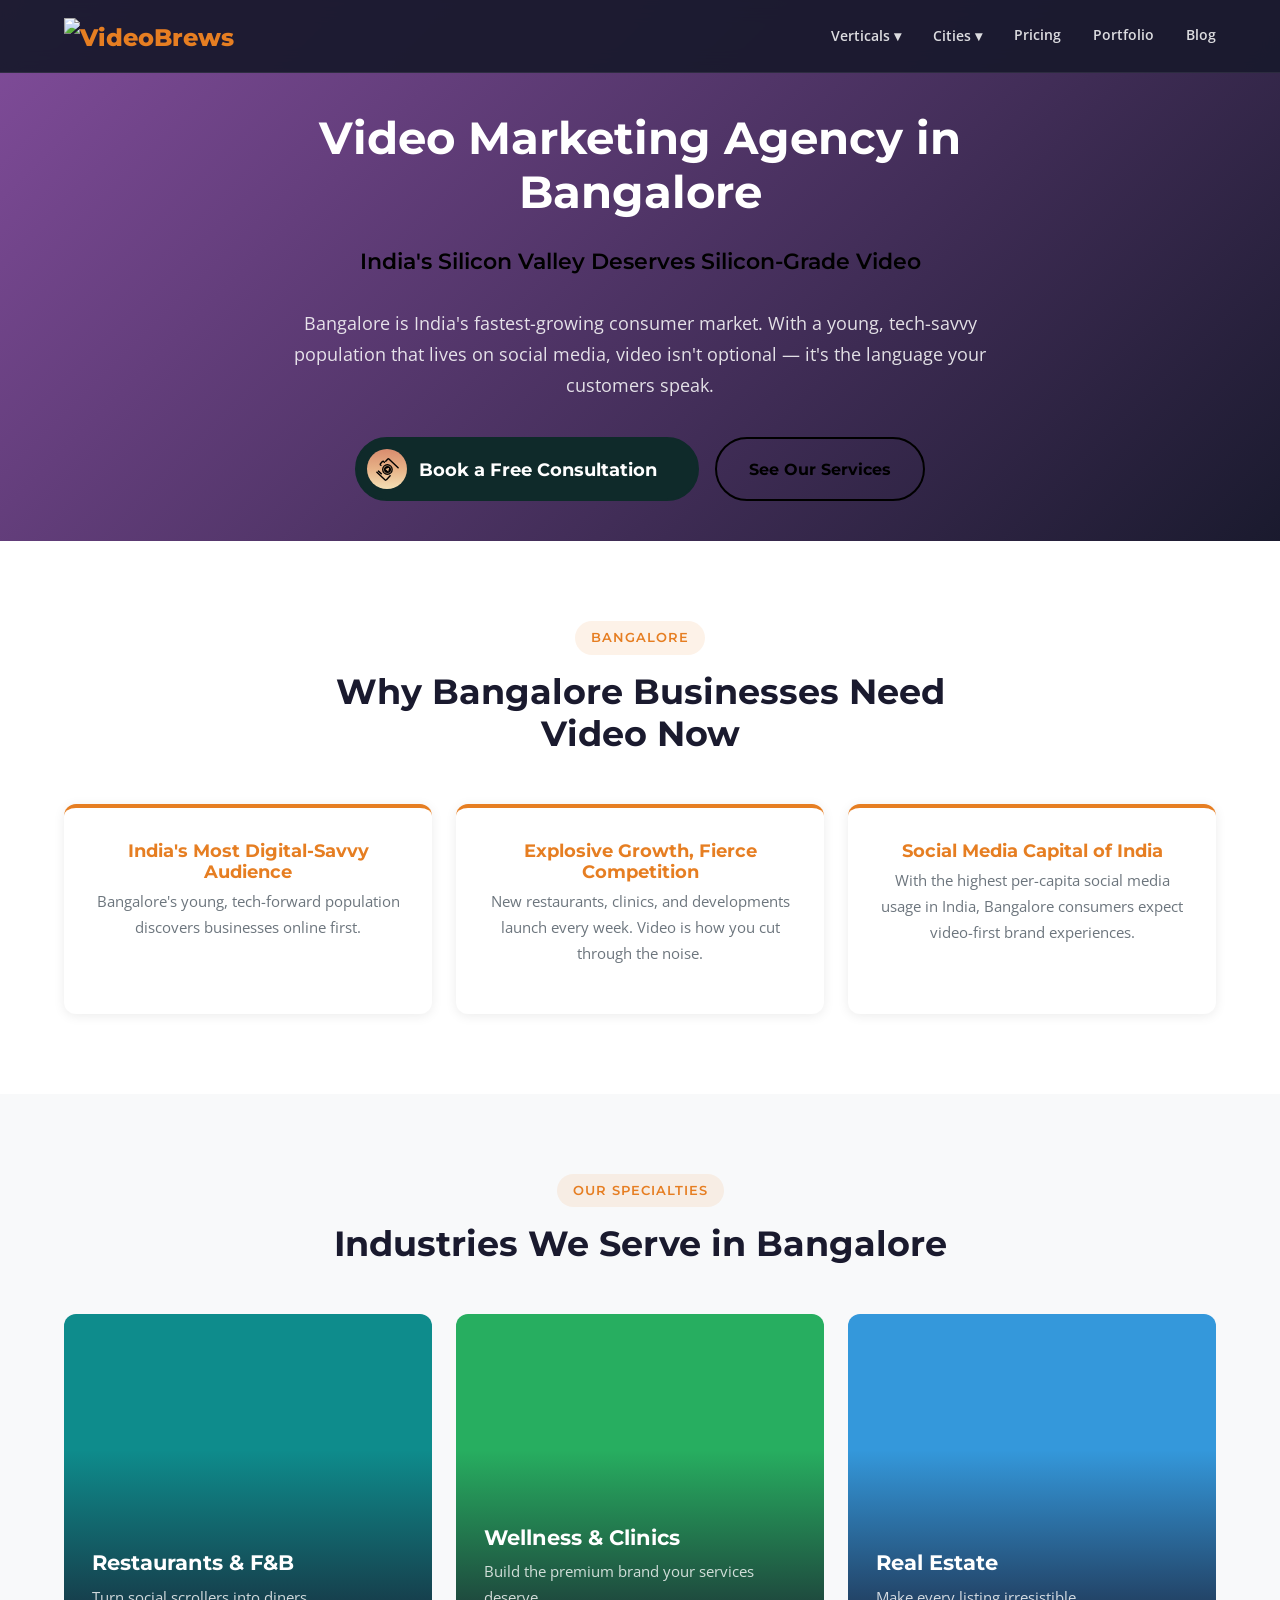
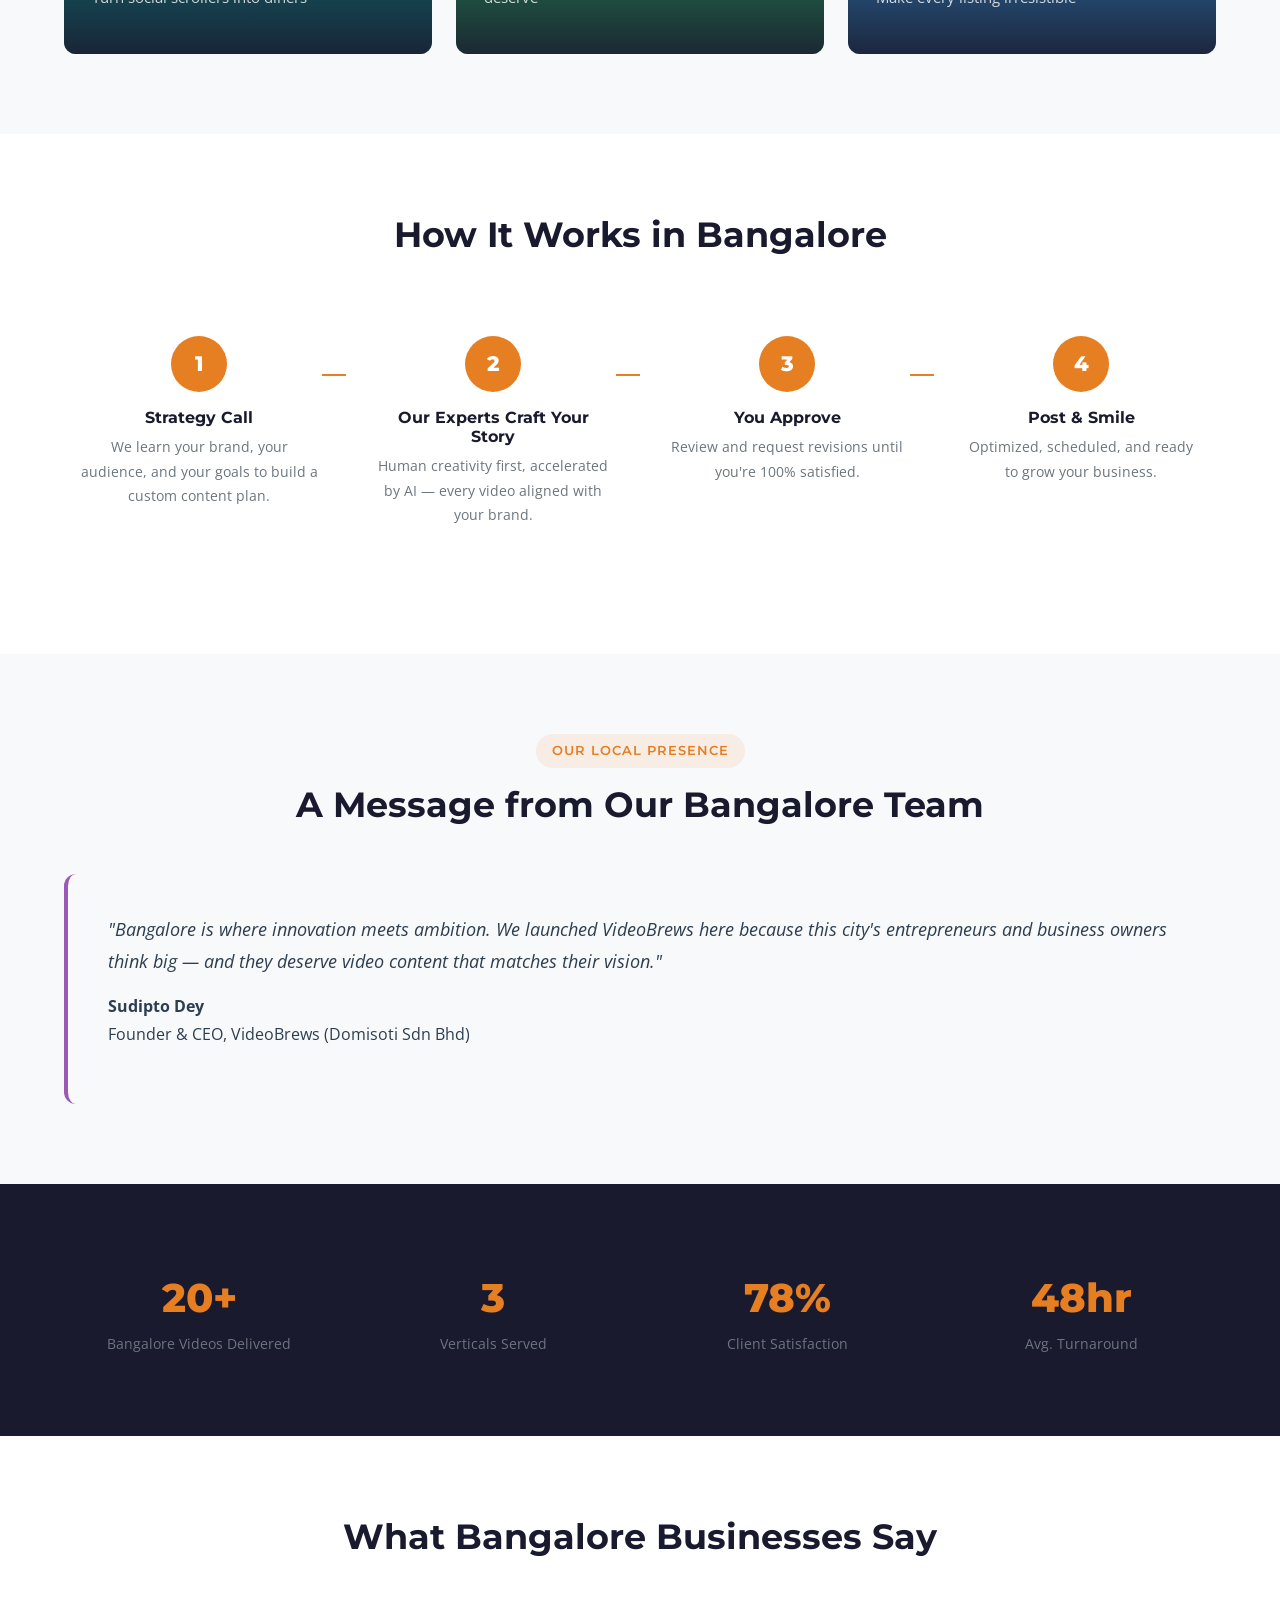
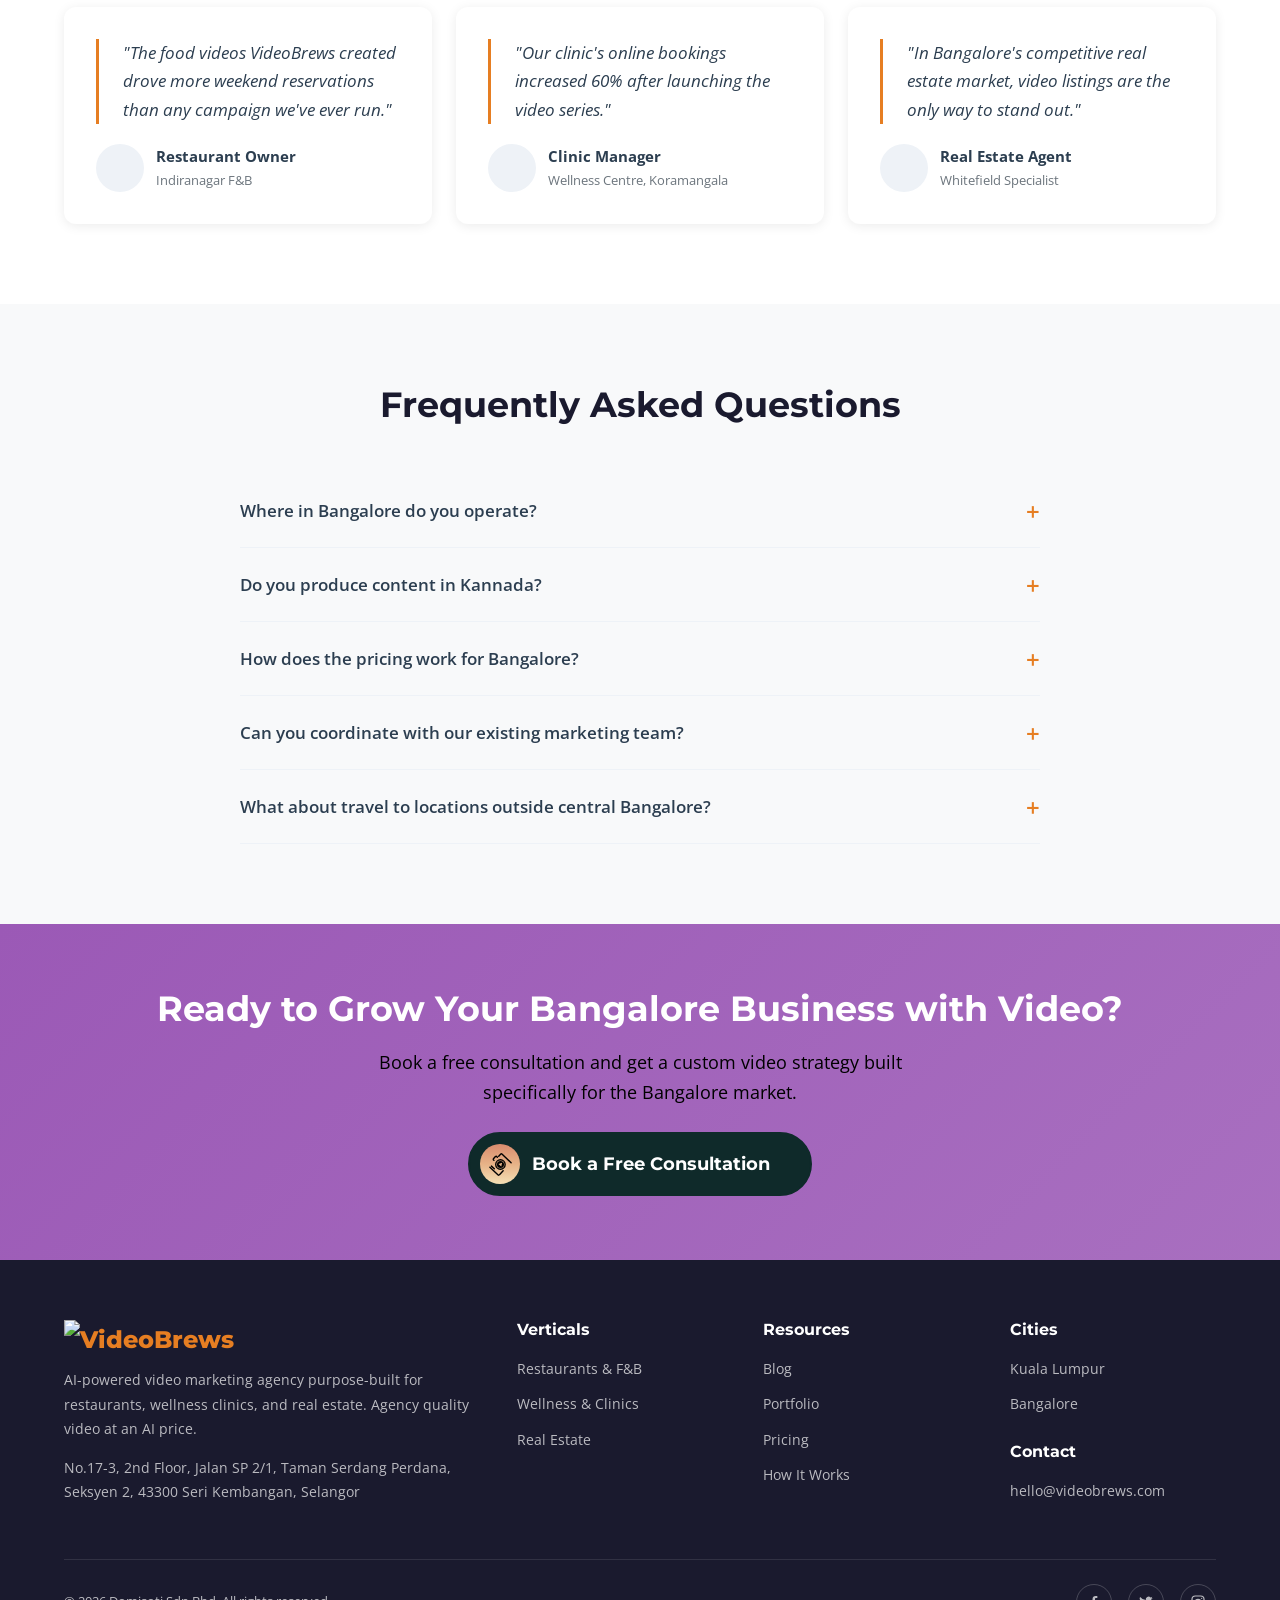
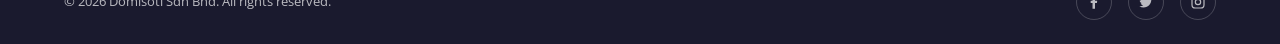
==== commit 91109696: "feat: add favicon + apple-touch-icon to all pages Uses the existing VideoBrews play-button-in-frame " ====
--- a/bangalore.html
+++ b/bangalore.html
@@ -3,6 +3,8 @@
 <head>
   <meta charset="UTF-8">
   <meta name="viewport" content="width=device-width, initial-scale=1.0">
+  <link rel="icon" type="image/png" href="assets/img/videobrews-icon.png">
+  <link rel="apple-touch-icon" href="assets/img/videobrews-icon.png">
   <title>Video Marketing Agency in Bangalore — VideoBrews</title>
   <link rel="preconnect" href="https://fonts.googleapis.com">
   <link rel="preconnect" href="https://fonts.gstatic.com" crossorigin>
@@ -36,7 +38,7 @@
       </div>
       <a href="pricing.html">Pricing</a>
       <a href="portfolio.html">Portfolio</a>
-      <a href="https://blog.videobrews.com">Blog</a>
+      <a href="https://www.videobrews.com/blog">Blog</a>
       <!-- <a href="pricing.html#contact" class="vb-btn vb-btn--primary">Book a Free Consultation</a> -->
     </nav>
   </div>
@@ -187,7 +189,7 @@
       <div>
         <h4>Resources</h4>
         <ul class="vb-footer__links">
-          <li><a href="https://blog.videobrews.com">Blog</a></li>
+          <li><a href="https://www.videobrews.com/blog">Blog</a></li>
           <li><a href="portfolio.html">Portfolio</a></li>
           <li><a href="pricing.html">Pricing</a></li>
           <li><a href="index.html#process">How It Works</a></li>
--- a/assets/css/theme.css
+++ b/assets/css/theme.css
@@ -292,18 +292,23 @@
   position: relative; text-align: center; padding: 32px 16px;
   counter-increment: step;
 }
-.vb-process__step::before {
+/* Step number circle disabled when icon is present */
+.vb-process__step:not(:has(.vb-process__icon))::before {
   content: counter(step); display: flex; align-items: center; justify-content: center;
   width: 56px; height: 56px; border-radius: 50%;
   background: var(--vb-orange); color: var(--vb-white);
   font-family: var(--vb-font-heading); font-weight: 800; font-size: 1.3rem;
   margin: 0 auto 16px;
 }
+.vb-process__icon {
+  width: 96px; height: 96px; object-fit: contain;
+  display: block; margin: 0 auto 16px;
+}
 .vb-process__step h4 { font-size: 1rem; margin-bottom: 8px; }
 .vb-process__step p { font-size: 0.9rem; color: var(--vb-mid-gray); }
 /* Arrow connector */
 .vb-process__step:not(:last-child)::after {
-  content: ''; position: absolute; top: 52px; right: -12px;
+  content: ''; position: absolute; top: 70px; right: -12px;
   width: 24px; height: 2px; background: var(--vb-orange);
 }
 
--- a/assets/css/inline-extracted.css
+++ b/assets/css/inline-extracted.css
@@ -1,6 +1,8 @@
 /* VideoBrews — inline styles extracted to classes (generated, do not edit by hand) */
 .vb-s-0d75823b { color:#fff; }
+.vb-s-100f0d15 { justify-content:center;margin-top:32px; }
 .vb-s-13a17c36 { border:0;max-width:640px;display:block;margin:32px auto 0;background:#fff;border-radius:12px; }
+.vb-s-16fb3dcf { background:linear-gradient(180deg, #D98C6E 0%, #E7B287 50%, #F4E0B5 100%); }
 .vb-s-1affe945 { background-color:#3498DB; }
 .vb-s-21158ba4 { background:linear-gradient(135deg, #9B59B6 0%, #9B59B6dd 100%); }
 .vb-s-27125623 { width:100%;height:100%;background:var(--vb-light-gray);display:flex;align-items:center;justify-content:center;color:var(--vb-mid-gray);font-size:0.9rem; }
@@ -12,6 +14,7 @@
 .vb-s-3a4d3f80 { display:grid;grid-template-columns:1fr 300px;gap:48px; }
 .vb-s-40cbcda6 { background:radial-gradient(ellipse 80% 85% at 8% 90%,#84C89C 0%,rgba(132,200,156,0) 72%),radial-gradient(ellipse 75% 80% at 96% 96%,#C0B5E3 0%,rgba(192,181,227,0) 72%),linear-gradient(125deg,#F4E8B2 0%,#F2AD80 52%,#EB8B83 100%); }
 .vb-s-4555f858 { border-left-color:#27AE60; }
+.vb-s-4c0ebba5 { color:#000; }
 .vb-s-4da8235c { border-left-color:#0E8C8C; }
 .vb-s-5cc6a604 { background:var(--vb-orange);color:#fff;padding:24px;border-radius:12px; }
 .vb-s-5d8a190f { background-color:#27AE60; }
